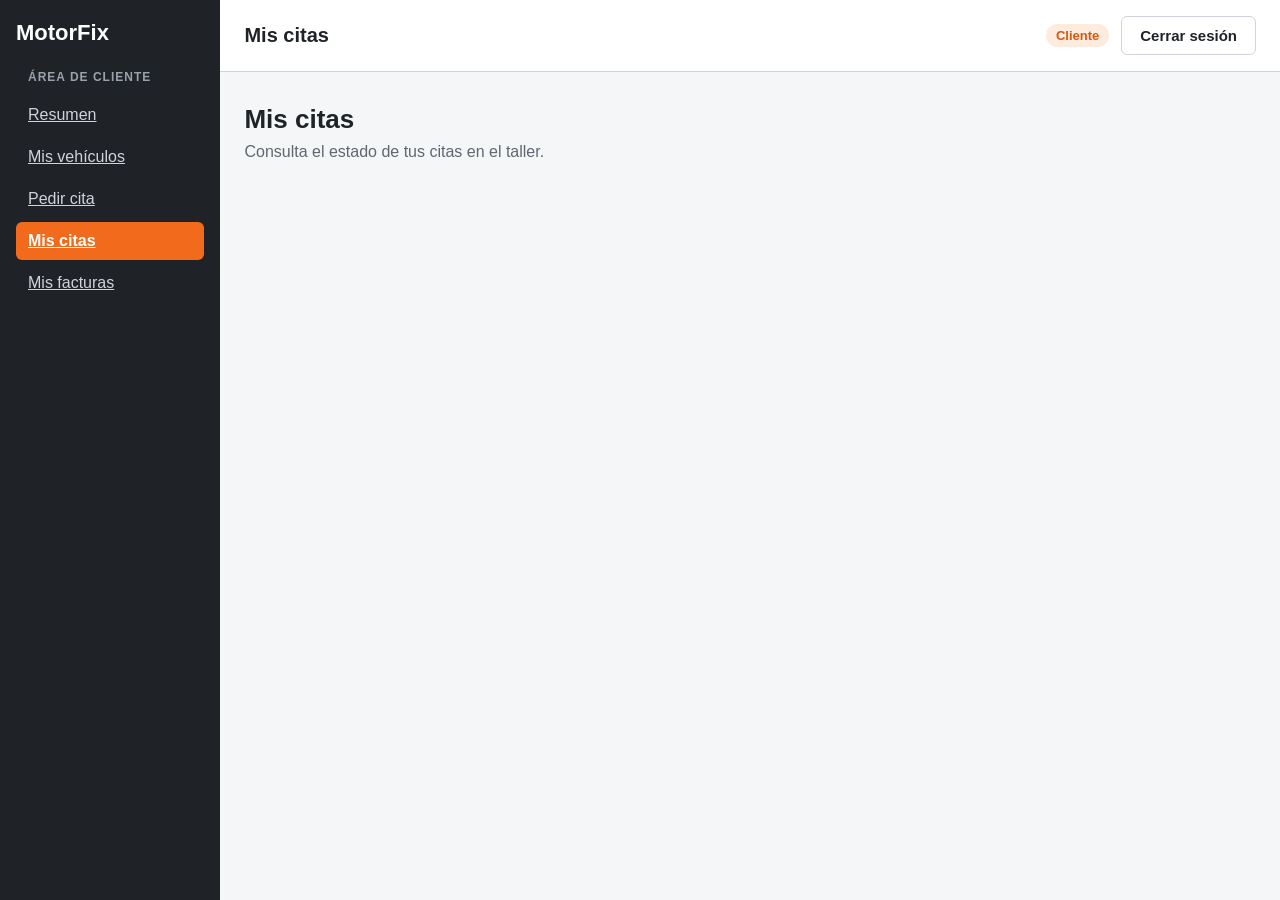
==== frontend/citas.html @ c5aa8329 "MF-20: menu lateral con enlaces entre las paginas del area de cliente" ====
<!DOCTYPE html>
<html lang="es">
<head>
    <meta charset="UTF-8">
    <meta name="viewport" content="width=device-width, initial-scale=1.0">
    <title>MotorFix - Mis citas</title>
    <link rel="stylesheet" href="index.css">
    <script src="index.js" defer></script>
        <!--defer -> para que se ejecute después de que se cargue completamente el HTML-->
</head>
<body class="areaCliente">
    <div class="contenedor">
        <!-- Menú lateral -->
        <aside class="menuLateral">
            <div class="cajaLogo">
                <p class="logo">MotorFix</p>
            </div>
            <nav class="menu">
                <p class="tituloMenu">ÁREA DE CLIENTE</p>
                <a class="item_nav" href="cliente.html">Resumen</a>
                <a class="item_nav" href="vehiculos.html">Mis vehículos</a>
                <a class="item_nav" href="Pedircita.html">Pedir cita</a>
                <a class="item_nav seleccionado" href="citas.html">Mis citas</a>
                <a class="item_nav" href="facturas.html">Mis facturas</a>
            </nav>
        </aside>

        <main class="zonaPrincipal">
            <!-- Barra superior -->
            <header class="barraSuperior">
                <p class="tituloPagina">Mis citas</p>
                <div class="datosSesion">
                    <p class="nombreUsuario" id="nombreUsuario"></p>
                    <span class="etiqueta">Cliente</span>
                    <button class="botonBlanco" id="cerrarSesion">Cerrar sesión</button>
                </div>
            </header>

            <div class="contenido">
                <section class="saludo">
                    <h1>Mis citas</h1>
                    <p>Consulta el estado de tus citas en el taller.</p>
                </section>

                <!-- Aquí irá el listado de citas (MF-24) -->
            </div>
        </main>
    </div>
</body>
</html>
---- frontend/index.css ----
* {
    box-sizing: border-box; /* el padding no suma al ancho: evita que los inputs se salgan */
}
body {
    margin: 0;
    font-family: Arial, Helvetica, sans-serif;
    font-size: 16px;
    color: #1F2328;
    background-color: #F5F6F8;
    /* La página ocupa toda la altura y el footer se queda abajo */
    min-height: 100vh;
    display: flex;
    flex-direction: column;
    align-items: center; /* centra la tarjeta cuando la section va directa en el body */
}
/*Login y registro*/
/* ---------- Cabecera ---------- */
header {
    width: 100%;
    background-color: #1F2328;
    padding: 16px 20px;
}

header a {
    color: #FFFFFF;
    font-size: 22px;
    font-weight: bold;
    text-decoration: none;
}

/* ---------- Contenido (login: la section va dentro de main) ---------- */
main {
    width: 100%;
    flex: 1; /* ocupa el espacio libre entre header y footer */
    display: flex;
    justify-content: center;
    align-items: flex-start;
    padding: 40px 16px;
}

/* Tarjeta blanca: crece hasta 440px y en pantallas pequeñas ocupa el 100% */
section {
    width: 100%;
    max-width: 440px;
    background-color: #FFFFFF;
    border-radius: 8px;
    padding: 32px 28px;
    box-shadow: 0 2px 8px rgba(0, 0, 0, 0.08);
}

/* Registro: la section va directa en el body, sin main que le dé margen */
body > section {
    width: calc(100% - 32px);
    margin: 40px 0;
}

h1 {
    margin: 0 0 20px;
    font-size: 26px;
}

/* Subtítulo del registro: sin la negrita que trae el h4 por defecto */
h4 {
    margin: -12px 0 24px;
    font-size: 16px;
    font-weight: normal;
    color: #5F6670;
}

section > p {
    color: #5F6670;
}

/* ---------- Formulario ---------- */
fieldset {
    border: 1px solid #D0D4DA;
    border-radius: 8px;
    padding: 12px 16px 4px;
    margin: 0 0 20px;
}

legend {
    padding: 0 6px;
    font-weight: bold;
    color: #5F6670;
}

/* Cada grupo etiqueta + campo */
form div {
    display: flex;
    flex-direction: column;
    margin-bottom: 16px;
}

label {
    margin-bottom: 6px;
    font-weight: bold;
    font-size: 14px;
}

input {
    width: 100%;
    padding: 10px 12px;
    font-size: 16px; /* 16px evita que el móvil haga zoom al escribir */
    border: 1px solid #D0D4DA;
    border-radius: 6px;
    background-color: #FFFFFF;
}

input:focus {
    outline: none;
    border-color: #F26B1D;
    box-shadow: 0 0 0 3px rgba(242, 107, 29, 0.2);
}

small {
    margin-top: 4px;
    color: #5F6670;
    font-size: 13px;
}

/* ---------- Mensaje de error / éxito ---------- */
#mensaje {
    min-height: 20px; /* reserva el hueco para que el formulario no "salte" al aparecer */
    margin: 0 0 12px;
    font-size: 14px;
    font-weight: bold;
}

/* ---------- Botón ---------- */
button {
    width: 100%;
    padding: 12px;
    font-size: 16px;
    font-weight: bold;
    color: #FFFFFF;
    background-color: #F26B1D;
    border: none;
    border-radius: 6px;
    cursor: pointer;
}

button:hover {
    background-color: #D45A12;
}

/* ---------- "¿Ya tienes cuenta?" (último div de la tarjeta del registro) ---------- */
section > div:last-child {
    margin-top: 20px;
    color: #5F6670;
}

/* ---------- Enlaces ---------- */
section a {
    color: #F26B1D;
    font-weight: bold;
}

/* ---------- Pie ---------- */
footer {
    margin-top: auto; /* empuja el footer al final de la página */
    text-align: center;
    padding: 16px;
    font-size: 14px;
    color: #5F6670;
}

footer p,
footer div {
    margin: 0;
}


/* =====================================================================
   ÁREA DE CLIENTE (cliente.html)
   Todo va dentro de .areaCliente (clase del <body> de cliente.html)
   para que las reglas del login de arriba no afecten a esta pantalla
   ===================================================================== */

/* ---------- Anular las reglas del login en esta página ---------- */
body.areaCliente {
    display: block;
}

.areaCliente section {
    max-width: none;
    background-color: transparent;
    padding: 0;
    box-shadow: none;
}

.areaCliente button {
    width: auto;
    padding: 0;
    font-size: 15px;
    font-weight: normal;
    color: inherit;
    background-color: transparent;
    cursor: pointer;
}

.areaCliente h1 {
    margin: 0 0 8px;
}

.areaCliente h2 {
    margin: 0 0 12px;
    font-size: 18px;
}

.areaCliente p {
    margin: 0 0 8px;
}

/* Textos en gris */
.areaCliente .textoGris,
.areaCliente .saludo p,
.areaCliente .avisoCita p {
    color: #5F6670;
}

.areaCliente .textoGris {
    font-size: 14px;
}

/* ---------- Estructura: menú lateral + zona principal ---------- */
/* flex-wrap: si no caben juntos (pantalla menor de 860px = 220 + 640),
   el menú se coloca arriba ocupando todo el ancho */
.areaCliente .contenedor {
    display: flex;
    flex-wrap: wrap;
    min-height: 100vh;
}

.areaCliente .menuLateral {
    flex: 1 0 220px;
    background-color: #1F2328;
    padding: 20px 16px;
}

.areaCliente .zonaPrincipal {
    flex: 999 1 640px;
    min-width: 0; /* evita que el contenido largo ensanche la página */
    display: block;
    padding: 0;
}

/* ---------- Menú lateral ---------- */
.areaCliente .cajaLogo {
    margin-bottom: 24px;
}

.areaCliente .logo {
    margin: 0;
    color: #FFFFFF;
    font-size: 22px;
    font-weight: bold;
}

/* Las opciones se colocan en filas: en el menú lateral cabe una por fila
   y en el móvil se ponen varias por fila */
.areaCliente .menu {
    display: flex;
    flex-wrap: wrap;
    gap: 4px;
}

.areaCliente .tituloMenu {
    flex-basis: 100%; /* el título del menú ocupa su propia fila */
    padding: 0 12px;
    font-size: 12px;
    font-weight: bold;
    color: #9AA1AB;
    letter-spacing: 1px;
}

.areaCliente .item_nav {
    flex: 1 1 140px; /* cada opción mide al menos 140px y crece para llenar la fila */
    padding: 10px 12px;
    text-align: left;
    color: #D0D4DA;
    border-radius: 6px;
}

.areaCliente .item_nav:hover {
    background-color: #2D333B;
    color: #FFFFFF;
}

/* Opción del menú en la que estamos */
.areaCliente .item_nav.seleccionado {
    background-color: #F26B1D;
    color: #FFFFFF;
    font-weight: bold;
}

/* ---------- Barra superior ---------- */
.areaCliente .barraSuperior {
    display: flex;
    flex-wrap: wrap; /* en el móvil el bloque del usuario baja debajo del título */
    justify-content: space-between;
    align-items: center;
    gap: 12px;
    padding: 16px 24px;
    background-color: #FFFFFF;
    border-bottom: 1px solid #D0D4DA;
}

.areaCliente .tituloPagina {
    margin: 0;
    font-size: 20px;
    font-weight: bold;
}

.areaCliente .datosSesion {
    display: flex;
    flex-wrap: wrap;
    align-items: center;
    gap: 12px;
}

.areaCliente .nombreUsuario {
    margin: 0;
    font-weight: bold;
}

/* Etiqueta de estado (Cliente, Confirmada...) */
.areaCliente .etiqueta {
    padding: 4px 10px;
    font-size: 13px;
    font-weight: bold;
    color: #D45A12;
    background-color: #FDEBDD;
    border-radius: 12px;
}

/* ---------- Contenido ---------- */
.areaCliente .contenido {
    max-width: 1100px;
    padding: 32px 24px;
}

.areaCliente .saludo {
    margin-bottom: 24px;
}

/* Grid con auto-fit: tantas columnas de al menos 180px como quepan
   (3 en el ordenador, 2 en tablet, 1 en el móvil), todas del mismo ancho */
.areaCliente .resumen {
    display: grid;
    grid-template-columns: repeat(auto-fit, minmax(180px, 1fr));
    gap: 20px;
    margin-bottom: 24px;
}

/* Tarjetas blancas: las del resumen y el aviso de "Pedir cita" */
.areaCliente .tarjeta,
.areaCliente .avisoCita {
    display: flex;
    flex-direction: column;
    align-items: flex-start;
    background-color: #FFFFFF;
    border-radius: 8px;
    padding: 24px;
    box-shadow: 0 2px 8px rgba(0, 0, 0, 0.08);
}

.areaCliente .tarjeta .etiqueta {
    margin-bottom: 12px;
}

.areaCliente .fechaCita {
    font-size: 18px;
    font-weight: bold;
}

.areaCliente .numeroGrande,
.areaCliente .totalFactura {
    margin-bottom: 4px;
    font-size: 32px;
    font-weight: bold;
    color: #F26B1D;
}

/* Aviso de "Pedir cita" con borde naranja a la izquierda */
.areaCliente .avisoCita {
    border-left: 4px solid #F26B1D;
    border-radius: 0 8px 8px 0;
}

.areaCliente .avisoCita p {
    margin-bottom: 16px;
}

/* ---------- Botones ---------- */
/* Botón que parece un enlace (se queda abajo en cada tarjeta) */
.areaCliente .enlaceTarjeta {
    margin-top: auto;
    padding-top: 12px;
    font-weight: bold;
    color: #F26B1D;
    text-decoration: underline;
}

.areaCliente .botonNaranja,
.areaCliente .botonBlanco {
    padding: 10px 18px;
    font-weight: bold;
    border-radius: 6px;
}

/* Botón principal naranja (igual que en el login) */
.areaCliente .botonNaranja {
    color: #FFFFFF;
    background-color: #F26B1D;
}

/* Botón secundario con borde gris */
.areaCliente .botonBlanco {
    background-color: #FFFFFF;
    border: 1px solid #D0D4DA;
}

.areaCliente .botonNaranja:hover {
    background-color: #D45A12;
}

.areaCliente .botonBlanco:hover {
    border-color: #F26B1D;
    color: #F26B1D;
}

.areaCliente .enlaceTarjeta:hover {
    color: #D45A12;
}
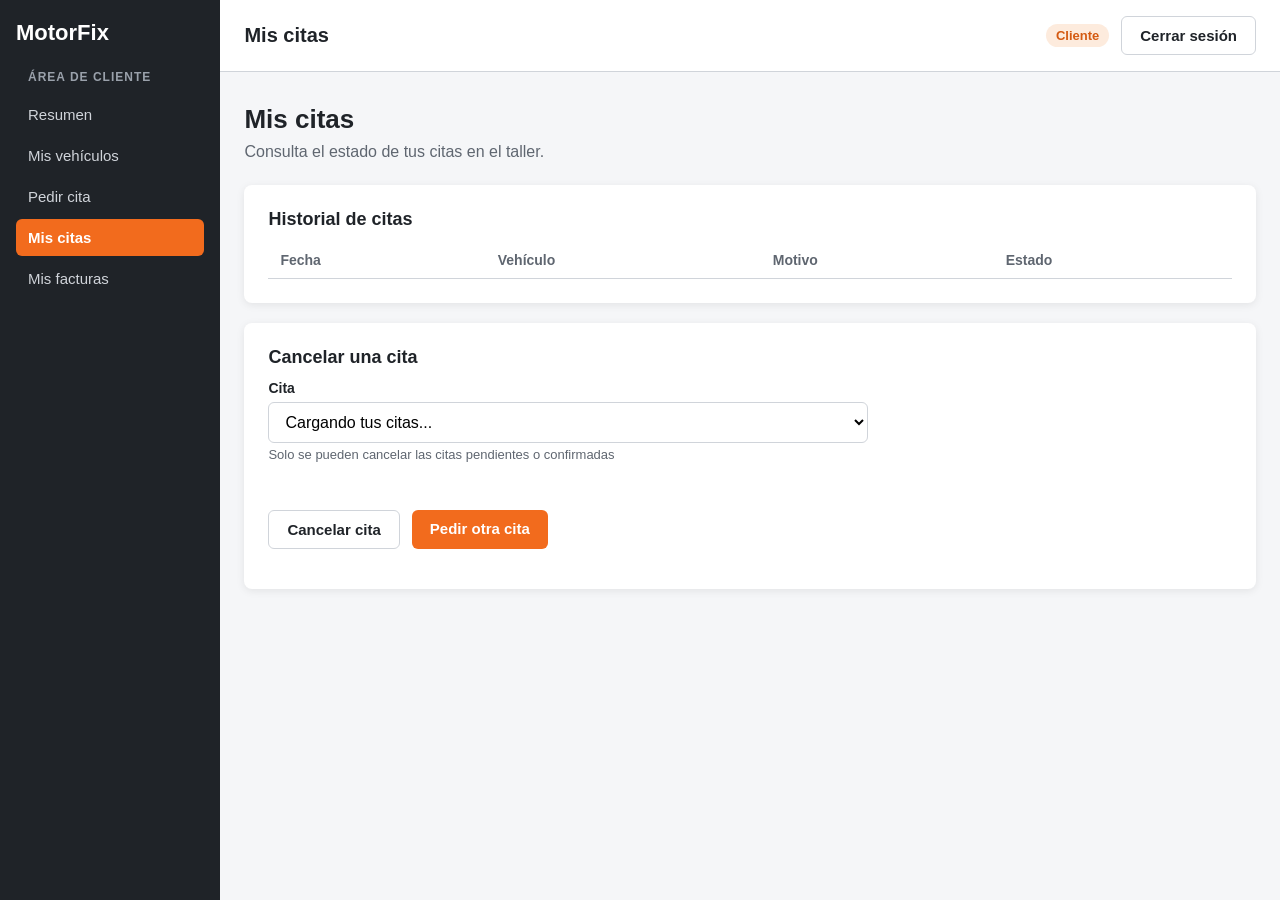
==== commit 162f9364: "Merge rama Citas-cliente en desarrollo: citas online y resumen del cliente" ====
--- a/frontend/citas.html
+++ b/frontend/citas.html
@@ -42,7 +42,47 @@
                     <p>Consulta el estado de tus citas en el taller.</p>
                 </section>
 
-                <!-- Aquí irá el listado de citas (MF-24) -->
+                <section class="bloqueTablas">
+                    <!-- Tabla con las citas del cliente (se rellena desde index.js) -->
+                    <article class="tarjeta">
+                        <h2>Historial de citas</h2>
+                        <div class="cajaTabla">
+                            <table class="tablaDatos">
+                                <thead>
+                                    <tr>
+                                        <th>Fecha</th>
+                                        <th>Vehículo</th>
+                                        <th>Motivo</th>
+                                        <th>Estado</th>
+                                    </tr>
+                                </thead>
+                                <tbody id="tablaCitas">
+                                </tbody>
+                            </table>
+                        </div>
+                    </article>
+
+                    <!-- Cancelar una cita que todavia no ha empezado -->
+                    <article class="tarjeta">
+                        <h2>Cancelar una cita</h2>
+                        <form>
+                            <div>
+                                <label for="citaCancelar">Cita</label>
+                                <select id="citaCancelar">
+                                    <option value="">Cargando tus citas...</option>
+                                </select>
+                                <small>Solo se pueden cancelar las citas pendientes o confirmadas</small>
+                            </div>
+
+                            <p id="mensaje"></p>
+
+                            <div class="botonesFormulario">
+                                <button type="button" class="botonBlanco" id="cancelarCita">Cancelar cita</button>
+                                <a class="botonNaranja" href="Pedircita.html">Pedir otra cita</a>
+                            </div>
+                        </form>
+                    </article>
+                </section>
             </div>
         </main>
     </div>
--- a/frontend/index.css
+++ b/frontend/index.css
@@ -274,9 +274,12 @@
     letter-spacing: 1px;
 }
 
+/* Las opciones del menu son enlaces <a> a cada pagina del area de cliente */
 .areaCliente .item_nav {
     flex: 1 1 140px; /* cada opción mide al menos 140px y crece para llenar la fila */
     padding: 10px 12px;
+    font-size: 15px;
+    text-decoration: none; /* quita el subrayado que traen los enlaces */
     text-align: left;
     color: #D0D4DA;
     border-radius: 6px;
@@ -396,6 +399,7 @@
 /* Botón que parece un enlace (se queda abajo en cada tarjeta) */
 .areaCliente .enlaceTarjeta {
     margin-top: auto;
+    font-size: 15px;
     padding-top: 12px;
     font-weight: bold;
     color: #F26B1D;
@@ -405,6 +409,8 @@
 .areaCliente .botonNaranja,
 .areaCliente .botonBlanco {
     padding: 10px 18px;
+    font-size: 15px;
+    text-decoration: none; /* por si el boton es un enlace <a> */
     font-weight: bold;
     border-radius: 6px;
 }
@@ -432,4 +438,131 @@
 
 .areaCliente .enlaceTarjeta:hover {
     color: #D45A12;
+}
+/* =====================================================================
+   MIS VEHÍCULOS (vehiculos.html)
+   ===================================================================== */
+
+/* La tabla arriba y el formulario debajo, separados (Mis vehículos y Mis citas) */
+.areaCliente .bloqueVehiculos,
+.areaCliente .bloqueTablas {
+    display: flex;
+    flex-direction: column;
+    gap: 20px;
+}
+
+/* La tabla y el formulario ocupan todo el ancho de la tarjeta */
+.areaCliente .cajaTabla,
+.areaCliente .bloqueVehiculos form {
+    width: 100%;
+}
+
+/* Si la tabla no cabe (móvil), se hace scroll solo dentro de la tarjeta */
+.areaCliente .cajaTabla {
+    overflow-x: auto;
+}
+
+.areaCliente .tablaVehiculos,
+.areaCliente .tablaDatos {
+    width: 100%;
+    border-collapse: collapse; /* une los bordes de las celdas en una sola línea */
+}
+
+.areaCliente .tablaVehiculos th,
+.areaCliente .tablaVehiculos td,
+.areaCliente .tablaDatos th,
+.areaCliente .tablaDatos td {
+    padding: 10px 12px;
+    text-align: left;
+    border-bottom: 1px solid #D0D4DA;
+    white-space: nowrap; /* que la matrícula o el modelo no se partan en dos líneas */
+}
+
+.areaCliente .tablaVehiculos th,
+.areaCliente .tablaDatos th {
+    font-size: 14px;
+    color: #5F6670;
+}
+
+/* Grid con auto-fit: los campos se ponen en 3, 2 o 1 columna según el ancho */
+.areaCliente .bloqueVehiculos form {
+    display: grid;
+    grid-template-columns: repeat(auto-fit, minmax(200px, 1fr));
+    gap: 0 16px;
+}
+
+/* El selector de vehículo, el mensaje y los botones ocupan toda la fila */
+.areaCliente .filaCompleta {
+    grid-column: 1 / -1;
+}
+
+/* Los desplegables con el mismo aspecto que los input */
+.areaCliente select {
+    width: 100%;
+    padding: 10px 12px;
+    font-size: 16px;
+    border: 1px solid #D0D4DA;
+    border-radius: 6px;
+    background-color: #FFFFFF;
+}
+
+.areaCliente select:focus {
+    outline: none;
+    border-color: #F26B1D;
+    box-shadow: 0 0 0 3px rgba(242, 107, 29, 0.2);
+}
+
+/* Los botones en fila (el "form div" de arriba los pondría en columna) */
+.areaCliente form .botonesFormulario {
+    flex-direction: row;
+    flex-wrap: wrap;
+    gap: 12px;
+}
+
+
+/* =====================================================================
+   PEDIR CITA (Pedircita.html)
+   ===================================================================== */
+
+/* El formulario no necesita todo el ancho: como mucho 600px */
+.areaCliente .bloqueCita {
+    max-width: 600px;
+}
+
+.areaCliente .bloqueCita form {
+    width: 100%;
+}
+
+/* La caja del motivo con el mismo aspecto que los input */
+.areaCliente textarea {
+    width: 100%;
+    padding: 10px 12px;
+    font-size: 16px;
+    font-family: Arial, Helvetica, sans-serif; /* el textarea no hereda la fuente del body */
+    border: 1px solid #D0D4DA;
+    border-radius: 6px;
+    resize: vertical; /* solo se puede estirar hacia abajo */
+}
+
+.areaCliente textarea:focus {
+    outline: none;
+    border-color: #F26B1D;
+    box-shadow: 0 0 0 3px rgba(242, 107, 29, 0.2);
+}
+
+
+/* =====================================================================
+   MIS CITAS (citas.html)
+   ===================================================================== */
+
+/* El formulario de cancelar ocupa todo el ancho de su tarjeta */
+.areaCliente .bloqueTablas form {
+    width: 100%;
+    max-width: 600px;
+}
+
+/* La celda del motivo puede ocupar varias líneas (si no, la tabla sería muy ancha) */
+.areaCliente .tablaDatos td.celdaMotivo {
+    white-space: normal;
+    min-width: 200px;
 }
